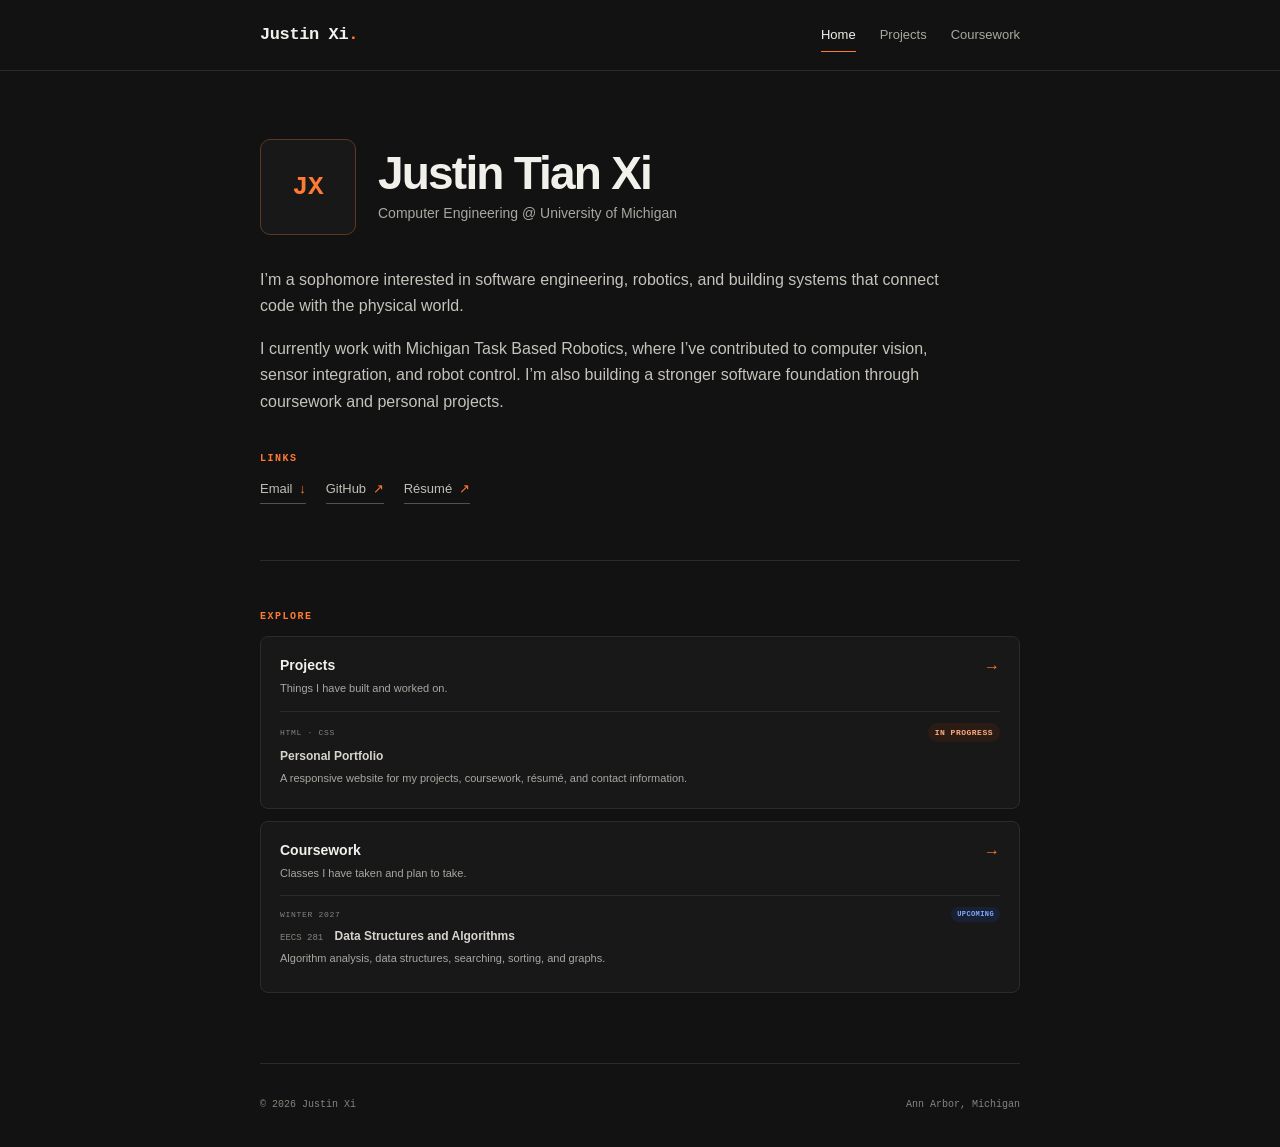
==== index.html @ b40c4cd2 "create the scrolling effect on main, and add some icon and tags on course work and projects" ====
<!doctype html>
<html lang="en">
  <head>
    <meta charset="utf-8" />
    <meta name="viewport" content="width=device-width, initial-scale=1" />
    <meta name="theme-color" content="#121212" />
    <meta name="description" content="Justin Tian Xi — Computer Engineering student at the University of Michigan." />
    <title>Justin Xi</title>
    <link rel="icon" href="assets/favicon.svg" type="image/svg+xml" />
    <link rel="stylesheet" href="styles.css" />
    <script src="site.js" defer></script>
  </head>
  <body>
    <a class="skip-link" href="#main">Skip to content</a>

    <header class="site-header">
      <nav class="nav" aria-label="Main navigation">
        <a class="logo" href="index.html" aria-label="Justin Xi, home">Justin Xi<span>.</span></a>
        <div class="nav-links">
          <a class="active" href="index.html" aria-current="page">Home</a>
          <a href="projects.html">Projects</a>
          <a href="coursework.html">Coursework</a>
        </div>
      </nav>
    </header>

    <main id="main" class="page home-page">
      <section class="intro" aria-labelledby="intro-title">
        <div class="profile">
          <div class="avatar" aria-hidden="true">JX</div>
          <div>
            <h1 id="intro-title">Justin Tian Xi</h1>
            <p class="role">Computer Engineering @ University of Michigan</p>
          </div>
        </div>

        <div class="bio">
          <p>
            I’m a sophomore interested in software engineering, robotics, and
            building systems that connect code with the physical world.
          </p>
          <p>
            I currently work with Michigan Task Based Robotics, where I’ve
            contributed to computer vision, sensor integration, and robot control.
            I’m also building a stronger software foundation through coursework
            and personal projects.
          </p>
        </div>

        <div class="links-block" aria-labelledby="links-title">
          <h2 class="section-label" id="links-title">Links</h2>
          <div class="text-links">
            <div class="email-dropdown">
              <button class="email-trigger" type="button" aria-describedby="email-help">
                Email <span>↓</span>
              </button>
              <div class="email-menu" id="email-help" role="tooltip">
                <div>
                  <small>University</small>
                  <span>xjustin@umich.edu</span>
                </div>
                <div>
                  <small>Personal</small>
                  <span>justintian2018@gmail.com</span>
                </div>
              </div>
            </div>
            <a href="https://github.com/JustinXi008" target="_blank" rel="noopener">GitHub <span>↗</span></a>
            <a href="assets/Justin-Xi-Resume.pdf" target="_blank" rel="noopener">Résumé <span>↗</span></a>
          </div>
        </div>
      </section>

      <section class="explore" aria-labelledby="explore-title">
        <h2 class="section-label" id="explore-title">Explore</h2>
        <div class="explore-grid">
          <a class="explore-card" href="projects.html">
            <div class="explore-card-heading">
              <div>
                <h3>Projects</h3>
                <p>Things I have built and worked on.</p>
              </div>
              <span aria-hidden="true">→</span>
            </div>
            <div class="explore-preview explore-rotator" data-rotator>
              <div class="explore-preview-item is-active">
                <div class="explore-preview-meta">
                  <span class="explore-kicker">HTML · CSS</span>
                  <span class="status progress explore-status">In progress</span>
                </div>
                <strong>Personal Portfolio</strong>
                <p>A responsive website for my projects, coursework, résumé, and contact information.</p>
              </div>
              <div class="explore-preview-item" aria-hidden="true">
                <div class="explore-preview-meta">
                  <span class="explore-kicker">C++ · Sensors · Control</span>
                  <span class="status robotics explore-status">Robotics</span>
                </div>
                <strong>Laser Odometry Verification System</strong>
                <p>Distance sensors, filtering, synchronization, and robot control.</p>
              </div>
              <div class="explore-preview-item" aria-hidden="true">
                <div class="explore-preview-meta">
                  <span class="explore-kicker">C++ · BST · Templates</span>
                  <span class="status complete explore-status">Completed</span>
                </div>
                <strong>Binary Search Tree &amp; Map</strong>
                <p>Recursive tree and map abstractions with iterators and memory management.</p>
              </div>
              <div class="explore-preview-item" aria-hidden="true">
                <div class="explore-preview-meta">
                  <span class="explore-kicker">C++ · Linked lists · Iterators</span>
                  <span class="status complete explore-status">Completed</span>
                </div>
                <strong>List &amp; Text Editor</strong>
                <p>A linked-list text buffer with cursor movement, editing, and position tracking.</p>
              </div>
              <div class="explore-preview-item" aria-hidden="true">
                <div class="explore-preview-meta">
                  <span class="explore-kicker">C++ · Machine learning</span>
                  <span class="status planned explore-status">Frontend planned</span>
                </div>
                <strong>Bag-of-Words Classifier</strong>
                <p>A probabilistic text classifier built with sets, maps, and log-probability scoring.</p>
              </div>
              <div class="explore-preview-item" aria-hidden="true">
                <div class="explore-preview-meta">
                  <span class="explore-kicker">C++ · OOP · Game logic</span>
                  <span class="status planned explore-status">Frontend planned</span>
                </div>
                <strong>Euchre Game Simulator</strong>
                <p>Cards, players, trump selection, trick scoring, and automated strategies.</p>
              </div>
              <div class="explore-preview-item" aria-hidden="true">
                <div class="explore-preview-meta">
                  <span class="explore-kicker">C++ · Matrices · Seam carving</span>
                  <span class="status planned explore-status">Frontend planned</span>
                </div>
                <strong>Content-Aware Image Resizing</strong>
                <p>Seam carving with pixel energy, cost paths, and removable seams.</p>
              </div>
              <div class="explore-preview-item" aria-hidden="true">
                <div class="explore-preview-meta">
                  <span class="explore-kicker">C++ · Statistics · Testing</span>
                  <span class="status complete explore-status">Completed</span>
                </div>
                <strong>Two-Sample Statistics</strong>
                <p>Descriptive statistics, bootstrap resampling, and confidence intervals.</p>
              </div>
            </div>
          </a>
          <a class="explore-card" href="coursework.html">
            <div class="explore-card-heading">
              <div>
                <h3>Coursework</h3>
                <p>Classes I have taken and plan to take.</p>
              </div>
              <span aria-hidden="true">→</span>
            </div>
            <div class="explore-preview explore-rotator" data-rotator>
              <div class="explore-preview-item is-active">
                <div class="explore-preview-meta">
                  <span class="explore-kicker">Winter 2027</span>
                  <span class="explore-upcoming">Upcoming</span>
                </div>
                <strong><span class="preview-code">EECS 281</span> Data Structures and Algorithms</strong>
                <p>Algorithm analysis, data structures, searching, sorting, and graphs.</p>
              </div>
              <div class="explore-preview-item" aria-hidden="true">
                <span class="explore-kicker">Fall 2026</span>
                <strong><span class="preview-code">EECS 270</span> Introduction to Logic Design</strong>
                <p>Digital logic, finite-state machines, hardware design, and Verilog.</p>
              </div>
              <div class="explore-preview-item" aria-hidden="true">
                <span class="explore-kicker">Fall 2026</span>
                <strong><span class="preview-code">EECS 203</span> Discrete Mathematics</strong>
                <p>Logic, proofs, sets, functions, combinatorics, probability, and graph theory.</p>
              </div>
              <div class="explore-preview-item" aria-hidden="true">
                <span class="explore-kicker">Winter 2026</span>
                <strong><span class="preview-code">ROB 101</span> Computational Linear Algebra</strong>
                <p>Linear algebra, computation, optimization, and robot perception.</p>
              </div>
              <div class="explore-preview-item" aria-hidden="true">
                <span class="explore-kicker">Winter 2026</span>
                <strong><span class="preview-code">MATH 216</span> Introduction to Differential Equations</strong>
                <p>Differential equations, systems, numerical methods, and Laplace transforms.</p>
              </div>
              <div class="explore-preview-item" aria-hidden="true">
                <span class="explore-kicker">Winter 2026</span>
                <strong><span class="preview-code">EECS 280</span> Programming and Introductory Data Structures</strong>
                <p>C++ programming, recursion, abstract data types, linked structures, and trees.</p>
              </div>
            </div>
          </a>
        </div>
      </section>
    </main>

    <footer class="footer">
      <p>© 2026 Justin Xi</p>
      <p>Ann Arbor, Michigan</p>
    </footer>
  </body>
</html>
---- styles.css ----
:root {
  color-scheme: dark;
  --background: #121212;
  --surface: #181818;
  --surface-hover: #1d1d1d;
  --text: #f2f0eb;
  --muted: #aaa7a1;
  --subtle: #88847d;
  --border: #2c2b29;
  --orange: #ff7a33;
  --orange-soft: #2a1c15;
  --green: #72d78b;
  --green-soft: #14231a;
  --blue: #86a8ff;
  --blue-soft: #182033;
  --content-width: 760px;
  --sans: Inter, ui-sans-serif, -apple-system, BlinkMacSystemFont, "Segoe UI", sans-serif;
  --mono: ui-monospace, SFMono-Regular, Menlo, Consolas, monospace;
}

* { box-sizing: border-box; }

html {
  scroll-behavior: smooth;
  scroll-padding-top: 90px;
}

body {
  margin: 0;
  background: var(--background);
  color: var(--text);
  font-family: var(--sans);
  font-size: 15px;
  line-height: 1.65;
  -webkit-font-smoothing: antialiased;
}

::selection { background: var(--orange); color: #17110d; }
a { color: inherit; text-decoration: none; }
a:focus-visible { outline: 2px solid var(--orange); outline-offset: 5px; }

.skip-link {
  position: fixed;
  top: -60px;
  left: 20px;
  z-index: 10;
  padding: 10px 14px;
  background: var(--orange);
  color: #17110d;
  font-weight: 700;
}

.skip-link:focus { top: 12px; }

.site-header {
  border-bottom: 1px solid var(--border);
  background: var(--background);
}

.nav,
.page,
.footer {
  width: min(calc(100% - 40px), var(--content-width));
  margin-inline: auto;
}

.nav {
  min-height: 70px;
  display: flex;
  align-items: center;
  justify-content: space-between;
  gap: 24px;
}

.logo {
  font-family: var(--mono);
  font-size: 17px;
  font-weight: 700;
  letter-spacing: -0.4px;
}

.logo span { color: var(--orange); }

.nav-links {
  display: flex;
  align-items: center;
  gap: 24px;
  color: var(--muted);
  font-size: 13px;
}

.nav-links a { padding: 6px 0; }
.nav-links a:hover { color: var(--text); }
.nav-links .active { color: var(--text); border-bottom: 1px solid var(--orange); }

.home-page { padding: 68px 0 70px; }
.intro { position: relative; z-index: 1; padding-bottom: 56px; }

.profile {
  display: flex;
  align-items: center;
  gap: 22px;
  margin-bottom: 32px;
}

.avatar {
  width: 96px;
  height: 96px;
  flex: 0 0 auto;
  display: grid;
  place-items: center;
  border: 1px solid #5d3825;
  border-radius: 10px;
  background: var(--surface);
  color: var(--orange);
  font-family: var(--mono);
  font-size: 26px;
  font-weight: 700;
}

h1,
h2,
h3,
p { margin-top: 0; }

h1 {
  margin-bottom: 4px;
  font-size: clamp(35px, 7vw, 46px);
  line-height: 1.08;
  letter-spacing: -1.8px;
}

.role { margin: 0; color: var(--muted); font-size: 14px; }
.bio { max-width: 700px; color: #c6c3bc; font-size: 16px; }
.bio p { margin-bottom: 16px; }

.section-label {
  display: block;
  margin-bottom: 11px;
  color: var(--orange);
  font-family: var(--mono);
  font-size: 10px;
  font-weight: 700;
  letter-spacing: 1.5px;
  text-transform: uppercase;
}

.links-block { margin-top: 36px; }
.links-block h2 { font-weight: 700; }
.text-links { display: flex; flex-wrap: wrap; align-items: baseline; gap: 10px 20px; }

.text-links a {
  padding-bottom: 3px;
  border-bottom: 1px solid #55524d;
  color: #c2bfb8;
  font-size: 13px;
}

.text-links a:hover { border-color: var(--orange); color: var(--orange); }
.text-links span { margin-left: 3px; color: var(--orange); }

.email-dropdown {
  position: relative;
  z-index: 2;
  display: inline-flex;
  align-items: baseline;
}

.email-trigger {
  padding: 0 0 3px;
  border: 0;
  border-bottom: 1px solid #55524d;
  background: transparent;
  color: #c2bfb8;
  font: inherit;
  font-size: 13px;
  line-height: 1.65;
  cursor: default;
}

.email-trigger:hover,
.email-trigger:focus-visible {
  border-color: var(--orange);
  color: var(--orange);
}

.email-trigger span { margin-left: 3px; color: var(--orange); }

.email-menu {
  position: absolute;
  top: calc(100% + 9px);
  left: 0;
  width: 270px;
  padding: 13px 14px;
  border: 1px solid #4a3a31;
  border-radius: 7px;
  background: #1c1917;
  box-shadow: 0 12px 30px rgb(0 0 0 / 28%);
  opacity: 0;
  visibility: hidden;
  transform: translateY(-4px);
  transition: opacity 120ms ease, transform 120ms ease, visibility 120ms;
}

.email-dropdown:hover .email-menu,
.email-dropdown:focus-within .email-menu {
  opacity: 1;
  visibility: visible;
  transform: translateY(0);
}

.email-menu > div {
  display: grid;
  grid-template-columns: 66px 1fr;
  align-items: baseline;
  gap: 8px;
  padding: 5px 0;
}

.email-menu small {
  color: var(--subtle);
  font-family: var(--mono);
  font-size: 9px;
  line-height: 1.5;
  text-transform: uppercase;
}

.email-menu span {
  margin: 0;
  color: var(--text);
  font-family: var(--mono);
  font-size: 11px;
  line-height: 1.5;
  user-select: text;
}

.explore {
  position: relative;
  z-index: 0;
  padding-top: 48px;
  border-top: 1px solid var(--border);
}

.explore-grid {
  display: grid;
  grid-template-columns: 1fr;
  gap: 12px;
}

.explore-card {
  display: block;
  padding: 17px 19px;
  border: 1px solid var(--border);
  border-radius: 8px;
  background: var(--surface);
}

.explore-card:hover { border-color: #704127; background: var(--surface-hover); }

.explore-card-heading {
  display: flex;
  align-items: flex-start;
  justify-content: space-between;
  gap: 20px;
}

.explore-card h3 { margin-bottom: 3px; font-size: 14px; }
.explore-card p { margin: 0; color: var(--muted); font-size: 11px; line-height: 1.55; }
.explore-card-heading > span { color: var(--orange); font-size: 16px; }

.explore-preview {
  position: relative;
  height: 80px;
  margin-top: 13px;
  padding-top: 11px;
  border-top: 1px solid var(--border);
  overflow: hidden;
}

.explore-preview-item {
  position: absolute;
  top: 11px;
  right: 0;
  left: 0;
  opacity: 0;
  transform: translateY(12px);
  transition: opacity 300ms ease, transform 300ms ease;
}

.explore-preview-item.is-active {
  opacity: 1;
  transform: translateY(0);
}

.explore-preview-item.is-leaving {
  opacity: 0;
  transform: translateY(-12px);
}

.explore-preview-meta {
  display: flex;
  align-items: center;
  justify-content: space-between;
  gap: 8px;
}

.explore-kicker {
  display: block;
  margin-bottom: 5px;
  color: var(--subtle);
  font-family: var(--mono);
  font-size: 8px;
  letter-spacing: 0.7px;
  text-transform: uppercase;
}

.explore-preview-meta .explore-kicker { margin: 0 0 5px; }
.explore-status { margin-bottom: 5px; }

.explore-upcoming {
  margin-bottom: 5px;
  padding: 2px 6px;
  border-radius: 20px;
  background: var(--blue-soft);
  color: var(--blue);
  font-family: var(--mono);
  font-size: 7px;
  font-weight: 700;
  letter-spacing: 0.4px;
  text-transform: uppercase;
}

.explore-preview strong {
  display: block;
  margin-bottom: 3px;
  color: #d7d4cd;
  font-size: 12px;
  font-weight: 600;
}

.preview-code {
  margin-right: 8px;
  color: var(--subtle);
  font-family: var(--mono);
  font-size: 9px;
  font-weight: 500;
}

.subpage { padding: 52px 0 76px; }

.page-heading { margin-bottom: 38px; }
.page-heading h1 { margin: 12px 0 4px; }
.page-heading p { margin: 0; color: var(--muted); }

.back-link {
  color: var(--subtle);
  font-family: var(--mono);
  font-size: 11px;
}

.back-link:hover { color: var(--orange); }

.plan-note {
  display: grid;
  grid-template-columns: 100px 1fr;
  gap: 18px;
  margin-bottom: 50px;
  padding: 15px 17px;
  border: 1px solid #55331f;
  border-radius: 7px;
  background: var(--orange-soft);
}

.plan-note span {
  color: #ffab7f;
  font-family: var(--mono);
  font-size: 10px;
  font-weight: 700;
  letter-spacing: 1px;
  text-transform: uppercase;
}

.plan-note p { margin: 0; color: #d7bcae; font-size: 13px; }
.project-section + .project-section { margin-top: 54px; }

.group-heading {
  display: flex;
  justify-content: space-between;
  align-items: baseline;
  gap: 24px;
  margin-bottom: 15px;
}

.group-title {
  margin: 0 0 15px;
  color: #c9c6bf;
  font-family: var(--mono);
  font-size: 11px;
  font-weight: 700;
  letter-spacing: 1.5px;
  text-transform: uppercase;
}

.group-heading .group-title { margin: 0; }
.group-heading > span { color: var(--subtle); font-size: 12px; }
.project-stack { display: grid; gap: 11px; }

.project-item {
  padding: 20px 22px;
  border: 1px solid var(--border);
  border-radius: 8px;
  background: var(--surface);
}

.project-item.linked:hover { border-color: #704127; background: var(--surface-hover); }

.project-topline {
  display: flex;
  align-items: center;
  justify-content: space-between;
  gap: 18px;
  margin-bottom: 7px;
}

.project-topline h3 { margin: 0; font-size: 15px; }
.project-item > p { margin-bottom: 13px; color: var(--muted); font-size: 13px; }

.status {
  flex: 0 0 auto;
  padding: 3px 7px;
  border-radius: 20px;
  font-family: var(--mono);
  font-size: 8px;
  font-weight: 700;
  letter-spacing: 0.5px;
  text-transform: uppercase;
}

.status.complete { background: var(--green-soft); color: var(--green); }
.status.robotics { background: var(--blue-soft); color: var(--blue); }
.status.progress { background: var(--orange-soft); color: #ffad82; }
.status.planned { background: var(--orange-soft); color: #ffad82; }

.tags {
  display: flex;
  flex-wrap: wrap;
  gap: 6px;
  margin: 0;
  padding: 0;
  list-style: none;
}

.tags li {
  padding: 3px 7px;
  border-radius: 20px;
  background: #242422;
  color: #aaa69f;
  font-family: var(--mono);
  font-size: 8px;
  text-transform: uppercase;
}

.degree-card {
  position: relative;
  display: flex;
  align-items: flex-end;
  justify-content: space-between;
  gap: 28px;
  margin-bottom: 50px;
  padding: 22px;
  border: 1px solid #55331f;
  border-radius: 8px;
  background: var(--orange-soft);
}

.degree-card .section-label { margin-bottom: 6px; }
.degree-card h2 { margin: 0; font-size: 20px; }
.degree-meta {
  align-self: stretch;
  display: flex;
  flex-direction: column;
  align-items: flex-end;
  justify-content: space-between;
  gap: 13px;
}

.degree-meta p { margin: 0; color: #cda990; font-size: 12px; }

.degree-mark {
  width: 29px;
  height: 29px;
  display: grid;
  place-items: center;
  padding: 6px 4px;
  border-radius: 4px;
  background: #00274c;
}

.degree-mark img { width: 100%; height: 100%; object-fit: contain; }
.course-section + .course-section { margin-top: 48px; }

.semester-heading {
  display: flex;
  align-items: center;
  gap: 10px;
  margin-bottom: 15px;
}

.semester-heading .group-title { margin: 0; }

.semester-status {
  padding: 3px 7px;
  border-radius: 20px;
  background: var(--blue-soft);
  color: var(--blue);
  font-family: var(--mono);
  font-size: 8px;
  font-weight: 700;
  letter-spacing: 0.5px;
  text-transform: uppercase;
}

.semester-status.current {
  background: var(--green-soft);
  color: var(--green);
}

.course-list { border-top: 1px solid var(--border); }

.course-row {
  display: grid;
  grid-template-columns: 95px 1fr;
  gap: 20px;
  padding: 20px 0;
  border-bottom: 1px solid var(--border);
}

.course-code {
  color: var(--subtle);
  font-family: var(--mono);
  font-size: 11px;
}

.course-row h3 { margin-bottom: 4px; font-size: 14px; }
.course-row p { margin: 0; color: var(--muted); font-size: 13px; }

.footer {
  min-height: 84px;
  display: flex;
  align-items: center;
  justify-content: space-between;
  gap: 24px;
  border-top: 1px solid var(--border);
  color: var(--subtle);
  font-family: var(--mono);
  font-size: 10px;
}

.footer p { margin: 0; }
.footer a:hover { color: var(--orange); }

@media (max-width: 680px) {
  .nav,
  .page,
  .footer { width: min(calc(100% - 30px), var(--content-width)); }

  .nav { min-height: 64px; align-items: flex-start; padding: 14px 0 11px; }
  .logo { padding-top: 3px; font-size: 14px; }
  .nav-links { gap: 11px; font-size: 10px; }
  .home-page { padding: 48px 0 52px; }
  .intro { padding-bottom: 45px; }
  .profile { gap: 15px; margin-bottom: 28px; }
  .avatar { width: 74px; height: 74px; font-size: 20px; }
  h1 { font-size: 31px; letter-spacing: -1.3px; }
  .role { font-size: 12px; }
  .bio { font-size: 15px; }
  .explore { padding-top: 42px; }
  .explore-grid { grid-template-columns: 1fr; }
  .explore-card { min-height: 0; }
  .explore-preview { height: 94px; }
  .subpage { padding: 40px 0 58px; }
  .plan-note { grid-template-columns: 1fr; gap: 5px; }
  .project-topline { align-items: flex-start; }
  .project-topline h3 { padding-top: 1px; }
  .group-heading { display: block; }
  .group-heading .group-title { margin-bottom: 4px; }
  .degree-card { align-items: stretch; }
  .degree-card h2 { font-size: 17px; }
  .degree-meta { flex: 0 0 auto; }
  .degree-meta p { max-width: 84px; text-align: right; line-height: 1.4; }
  .course-row { grid-template-columns: 1fr; gap: 5px; }
}

@media (prefers-reduced-motion: reduce) {
  html { scroll-behavior: auto; }
  .explore-preview-item { transition: none; }
}
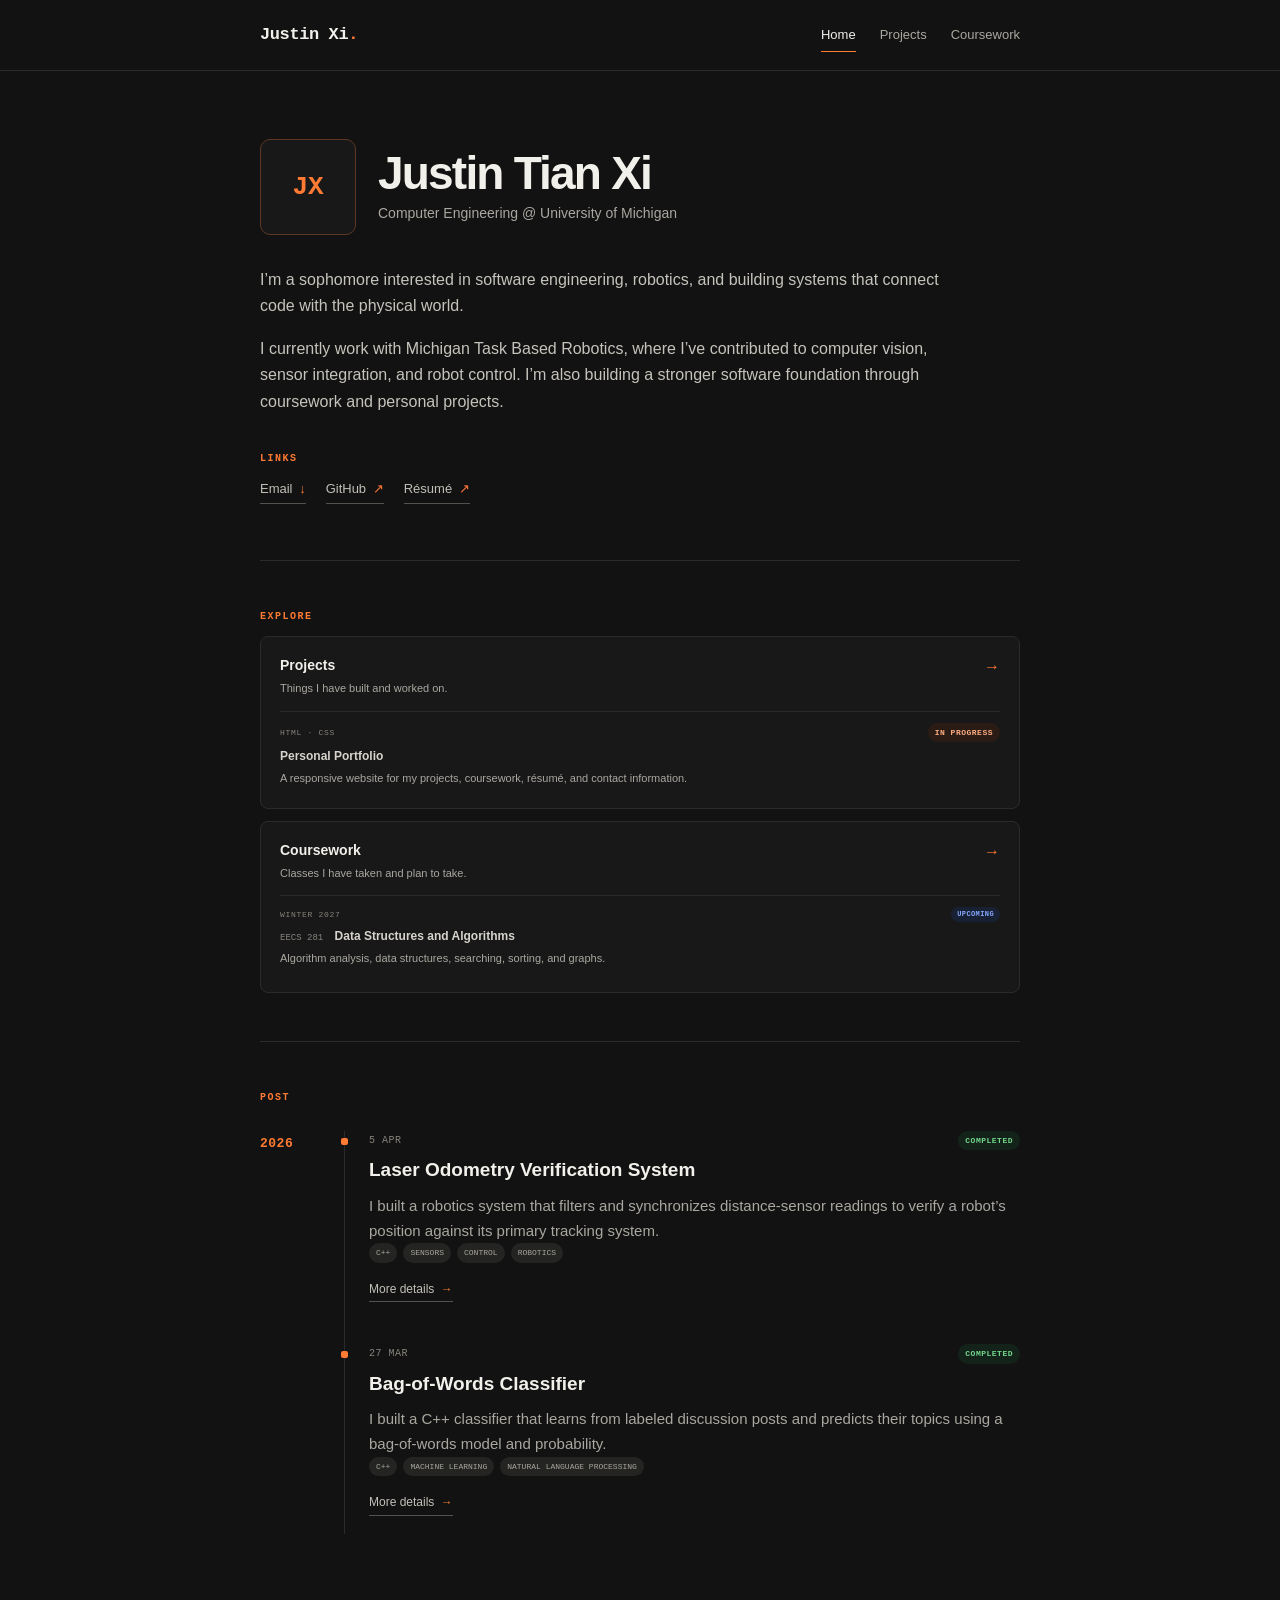
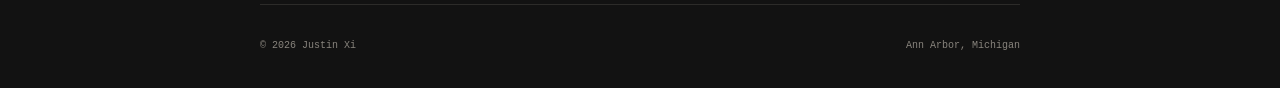
==== commit e366f055: "create the post section, and add some animatione" ====
--- a/index.html
+++ b/index.html
@@ -94,7 +94,7 @@
               <div class="explore-preview-item" aria-hidden="true">
                 <div class="explore-preview-meta">
                   <span class="explore-kicker">C++ · Sensors · Control</span>
-                  <span class="status robotics explore-status">Robotics</span>
+                  <span class="status complete explore-status">Completed</span>
                 </div>
                 <strong>Laser Odometry Verification System</strong>
                 <p>Distance sensors, filtering, synchronization, and robot control.</p>
@@ -118,7 +118,7 @@
               <div class="explore-preview-item" aria-hidden="true">
                 <div class="explore-preview-meta">
                   <span class="explore-kicker">C++ · Machine learning</span>
-                  <span class="status planned explore-status">Frontend planned</span>
+                  <span class="status complete explore-status">Completed</span>
                 </div>
                 <strong>Bag-of-Words Classifier</strong>
                 <p>A probabilistic text classifier built with sets, maps, and log-probability scoring.</p>
@@ -126,7 +126,7 @@
               <div class="explore-preview-item" aria-hidden="true">
                 <div class="explore-preview-meta">
                   <span class="explore-kicker">C++ · OOP · Game logic</span>
-                  <span class="status planned explore-status">Frontend planned</span>
+                  <span class="status complete explore-status">Completed</span>
                 </div>
                 <strong>Euchre Game Simulator</strong>
                 <p>Cards, players, trump selection, trick scoring, and automated strategies.</p>
@@ -134,18 +134,10 @@
               <div class="explore-preview-item" aria-hidden="true">
                 <div class="explore-preview-meta">
                   <span class="explore-kicker">C++ · Matrices · Seam carving</span>
-                  <span class="status planned explore-status">Frontend planned</span>
+                  <span class="status complete explore-status">Completed</span>
                 </div>
                 <strong>Content-Aware Image Resizing</strong>
                 <p>Seam carving with pixel energy, cost paths, and removable seams.</p>
-              </div>
-              <div class="explore-preview-item" aria-hidden="true">
-                <div class="explore-preview-meta">
-                  <span class="explore-kicker">C++ · Statistics · Testing</span>
-                  <span class="status complete explore-status">Completed</span>
-                </div>
-                <strong>Two-Sample Statistics</strong>
-                <p>Descriptive statistics, bootstrap resampling, and confidence intervals.</p>
               </div>
             </div>
           </a>
@@ -195,6 +187,38 @@
           </a>
         </div>
       </section>
+      <section class="posts" aria-labelledby="post-title">
+        <h2 class="section-label posts-heading" id="post-title">Post</h2>
+        <div class="post-timeline">
+          <section class="post-year" aria-labelledby="post-year-2026">
+            <h3 class="post-year-title" id="post-year-2026">2026</h3>
+            <article class="post-timeline-entry">
+              <div class="post-entry-topline">
+                <time class="post-date" datetime="2026-04-05">5 Apr</time>
+                <span class="status complete">Completed</span>
+              </div>
+              <h4 class="post-entry-title">Laser Odometry Verification System</h4>
+              <p class="post-excerpt">
+                I built a robotics system that filters and synchronizes distance-sensor readings to verify a robot’s position against its primary tracking system.
+              </p>
+              <ul class="tags post-topics" aria-label="Topics"><li>C++</li><li>Sensors</li><li>Control</li><li>Robotics</li></ul>
+              <a class="post-project-link" href="projects.html?details=laser-odometry-details#laser-odometry-verification-system">More details <span aria-hidden="true">→</span></a>
+            </article>
+            <article class="post-timeline-entry">
+              <div class="post-entry-topline">
+                <time class="post-date" datetime="2026-03-27">27 Mar</time>
+                <span class="status complete">Completed</span>
+              </div>
+              <h4 class="post-entry-title">Bag-of-Words Classifier</h4>
+              <p class="post-excerpt">
+                I built a C++ classifier that learns from labeled discussion posts and predicts their topics using a bag-of-words model and probability.
+              </p>
+              <ul class="tags post-topics" aria-label="Topics"><li>C++</li><li>Machine learning</li><li>Natural language processing</li></ul>
+              <a class="post-project-link" href="projects.html?details=bag-of-words-details#bag-of-words-classifier">More details <span aria-hidden="true">→</span></a>
+            </article>
+          </section>
+        </div>
+      </section>
     </main>
 
     <footer class="footer">
--- a/styles.css
+++ b/styles.css
@@ -346,6 +346,72 @@
   font-weight: 500;
 }
 
+.posts {
+  margin-top: 48px;
+  padding-top: 48px;
+  border-top: 1px solid var(--border);
+}
+
+.posts-heading {
+  margin-bottom: 0;
+}
+
+.post-timeline { margin-top: 25px; }
+
+.post-year + .post-year { margin-top: 30px; }
+
+.post-year {
+  display: grid;
+  grid-template-columns: 64px minmax(0, 1fr);
+  column-gap: 20px;
+}
+
+.post-year-title {
+  margin: 3px 0 0;
+  color: var(--orange);
+  font-family: var(--mono);
+  font-size: 13px;
+  line-height: 1.5;
+  letter-spacing: 0.5px;
+}
+
+.post-timeline-entry {
+  grid-column: 2;
+  position: relative;
+  padding: 0 0 18px 24px;
+  border-left: 1px solid var(--border);
+}
+
+.post-timeline-entry:not(:last-child) { padding-bottom: 42px; }
+
+.post-timeline-entry::before {
+  content: "";
+  position: absolute;
+  top: 7px;
+  left: -4px;
+  width: 7px;
+  height: 7px;
+  border-radius: 2px;
+  background: var(--orange);
+}
+
+.post-entry-topline {
+  display: flex;
+  flex-wrap: wrap;
+  align-items: center;
+  justify-content: space-between;
+  gap: 8px 16px;
+  margin-bottom: 7px;
+}
+
+.post-date { color: var(--subtle); font-family: var(--mono); font-size: 10px; letter-spacing: 0.5px; text-transform: uppercase; }
+.post-entry-title { margin: 0 0 10px; font-size: 19px; font-weight: 600; line-height: 1.4; }
+.post-excerpt { margin: 0; color: var(--muted); font-size: 15px; line-height: 1.65; }
+.post-topics { margin-top: 17px; }
+.post-project-link { display: inline-block; margin-top: 17px; padding-bottom: 2px; border-bottom: 1px solid #55524d; color: #c2bfb8; font-size: 12px; }
+.post-project-link span { margin-left: 3px; color: var(--orange); }
+.post-project-link:hover { border-color: var(--orange); color: var(--orange); }
+
 .subpage { padding: 52px 0 76px; }
 
 .page-heading { margin-bottom: 38px; }
@@ -425,6 +491,30 @@
 .project-topline h3 { margin: 0; font-size: 15px; }
 .project-item > p { margin-bottom: 13px; color: var(--muted); font-size: 13px; }
 
+.project-item-footer {
+  display: flex;
+  align-items: center;
+  justify-content: space-between;
+  gap: 14px;
+}
+
+.project-detail-trigger {
+  flex: 0 0 auto;
+  padding: 2px 0 3px;
+  border: 0;
+  border-bottom: 1px solid #55524d;
+  background: transparent;
+  color: #c2bfb8;
+  font: inherit;
+  font-size: 11px;
+  cursor: pointer;
+}
+
+.project-detail-trigger span { display: inline-block; margin-left: 4px; color: var(--orange); transition: transform 140ms ease; }
+.project-detail-trigger:hover { border-color: var(--orange); color: var(--orange); }
+.project-detail-trigger:hover span { transform: translateX(3px); }
+.project-detail-trigger:focus-visible { outline: 2px solid var(--orange); outline-offset: 5px; }
+
 .status {
   flex: 0 0 auto;
   padding: 3px 7px;
@@ -459,6 +549,77 @@
   font-size: 8px;
   text-transform: uppercase;
 }
+
+.project-dialog {
+  inset: 0;
+  width: min(calc(100% - 32px), 590px);
+  max-height: min(720px, calc(100vh - 48px));
+  margin: auto;
+  padding: 0;
+  overflow: auto;
+  border: 1px solid #4a3a31;
+  border-radius: 10px;
+  background: var(--surface);
+  color: var(--text);
+  box-shadow: 0 24px 70px rgb(0 0 0 / 55%);
+  transform-origin: center;
+}
+
+.project-dialog:popover-open {
+  animation: project-dialog-enter 190ms cubic-bezier(0.2, 0.8, 0.2, 1) both;
+}
+
+.project-dialog:popover-open::backdrop {
+  background: rgb(0 0 0 / 72%);
+  backdrop-filter: blur(3px);
+  animation: project-backdrop-enter 170ms ease-out both;
+}
+
+@keyframes project-dialog-enter {
+  from { opacity: 0; transform: translateY(12px) scale(0.985); }
+  to { opacity: 1; transform: translateY(0) scale(1); }
+}
+
+@keyframes project-backdrop-enter {
+  from { background: rgb(0 0 0 / 0%); backdrop-filter: blur(0); }
+  to { background: rgb(0 0 0 / 72%); backdrop-filter: blur(3px); }
+}
+
+.project-dialog-content { padding: 26px; }
+
+.project-dialog-header {
+  display: flex;
+  align-items: flex-start;
+  justify-content: space-between;
+  gap: 24px;
+  padding-bottom: 18px;
+  border-bottom: 1px solid var(--border);
+}
+
+.project-dialog-header .section-label { margin-bottom: 6px; }
+.project-dialog-header h2 { margin: 0; font-size: 22px; line-height: 1.3; }
+
+.project-dialog-close {
+  width: 32px;
+  height: 32px;
+  flex: 0 0 auto;
+  padding: 0 0 3px;
+  border: 1px solid var(--border);
+  border-radius: 50%;
+  background: transparent;
+  color: var(--muted);
+  font: inherit;
+  font-size: 22px;
+  line-height: 1;
+  cursor: pointer;
+}
+
+.project-dialog-close:hover { border-color: var(--orange); color: var(--orange); }
+.project-dialog-close:focus-visible { outline: 2px solid var(--orange); outline-offset: 3px; }
+.project-dialog-body { padding-top: 20px; color: var(--muted); font-size: 14px; }
+.project-dialog-body p { margin-bottom: 14px; }
+.project-dialog-body p:last-child { margin-bottom: 0; }
+.project-dialog-tags { margin-top: 20px; }
 
 .degree-card {
   position: relative;
@@ -578,10 +739,18 @@
   .explore-grid { grid-template-columns: 1fr; }
   .explore-card { min-height: 0; }
   .explore-preview { height: 94px; }
+  .posts { margin-top: 42px; padding-top: 42px; }
+  .post-year { grid-template-columns: 48px minmax(0, 1fr); gap: 12px; }
+  .post-timeline-entry { padding-left: 18px; }
+  .post-entry-title { font-size: 17px; }
+  .post-excerpt { font-size: 14px; }
   .subpage { padding: 40px 0 58px; }
   .plan-note { grid-template-columns: 1fr; gap: 5px; }
   .project-topline { align-items: flex-start; }
   .project-topline h3 { padding-top: 1px; }
+  .project-item-footer { align-items: flex-end; }
+  .project-dialog-content { padding: 21px; }
+  .project-dialog-header h2 { font-size: 19px; }
   .group-heading { display: block; }
   .group-heading .group-title { margin-bottom: 4px; }
   .degree-card { align-items: stretch; }
@@ -594,4 +763,7 @@
 @media (prefers-reduced-motion: reduce) {
   html { scroll-behavior: auto; }
   .explore-preview-item { transition: none; }
-}
+  .project-detail-trigger span { transition: none; }
+  .project-dialog:popover-open,
+  .project-dialog:popover-open::backdrop { animation: none; }
+}
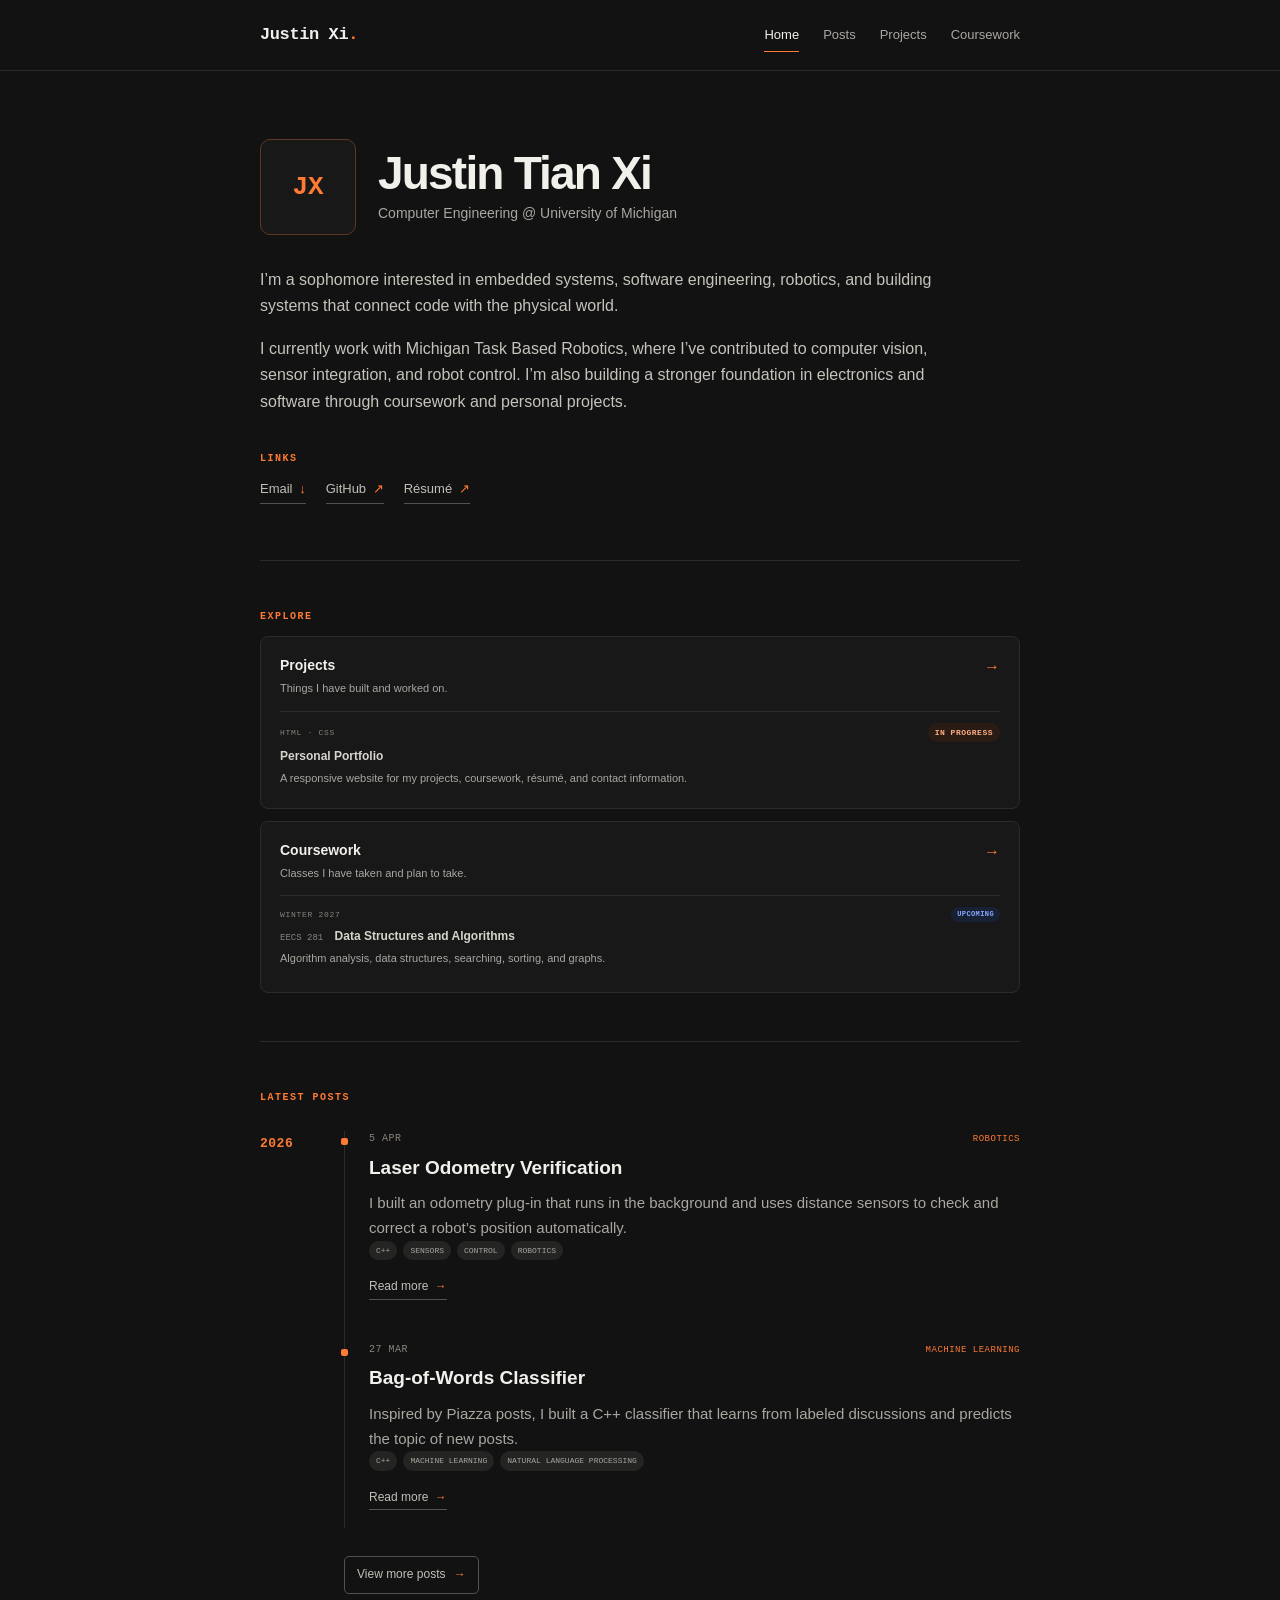
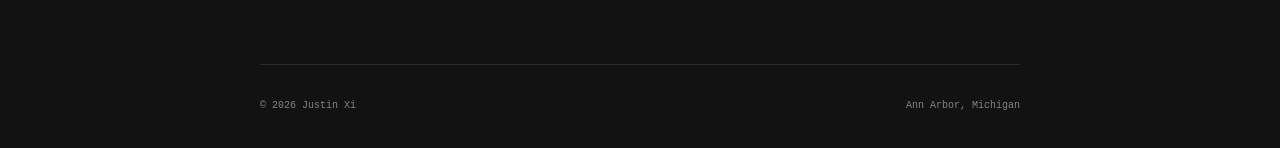
==== commit 50236c4e: "create the post page" ====
--- a/index.html
+++ b/index.html
@@ -18,6 +18,7 @@
         <a class="logo" href="index.html" aria-label="Justin Xi, home">Justin Xi<span>.</span></a>
         <div class="nav-links">
           <a class="active" href="index.html" aria-current="page">Home</a>
+          <a href="posts.html">Posts</a>
           <a href="projects.html">Projects</a>
           <a href="coursework.html">Coursework</a>
         </div>
@@ -36,14 +37,14 @@
 
         <div class="bio">
           <p>
-            I’m a sophomore interested in software engineering, robotics, and
-            building systems that connect code with the physical world.
+            I’m a sophomore interested in embedded systems, software engineering,
+            robotics, and building systems that connect code with the physical world.
           </p>
           <p>
             I currently work with Michigan Task Based Robotics, where I’ve
             contributed to computer vision, sensor integration, and robot control.
-            I’m also building a stronger software foundation through coursework
-            and personal projects.
+            I’m also building a stronger foundation in electronics and software
+            through coursework and personal projects.
           </p>
         </div>
 
@@ -66,7 +67,7 @@
               </div>
             </div>
             <a href="https://github.com/JustinXi008" target="_blank" rel="noopener">GitHub <span>↗</span></a>
-            <a href="assets/Justin-Xi-Resume.pdf" target="_blank" rel="noopener">Résumé <span>↗</span></a>
+            <a href="resume.html" target="_blank" rel="noopener">Résumé <span>↗</span></a>
           </div>
         </div>
       </section>
@@ -187,37 +188,38 @@
           </a>
         </div>
       </section>
-      <section class="posts" aria-labelledby="post-title">
-        <h2 class="section-label posts-heading" id="post-title">Post</h2>
+      <section class="posts" id="posts" aria-labelledby="post-title">
+        <h2 class="section-label posts-heading" id="post-title">Latest posts</h2>
         <div class="post-timeline">
           <section class="post-year" aria-labelledby="post-year-2026">
             <h3 class="post-year-title" id="post-year-2026">2026</h3>
             <article class="post-timeline-entry">
               <div class="post-entry-topline">
                 <time class="post-date" datetime="2026-04-05">5 Apr</time>
-                <span class="status complete">Completed</span>
-              </div>
-              <h4 class="post-entry-title">Laser Odometry Verification System</h4>
+                <span class="post-category">Robotics</span>
+              </div>
+              <h4 class="post-entry-title">Laser Odometry Verification</h4>
               <p class="post-excerpt">
-                I built a robotics system that filters and synchronizes distance-sensor readings to verify a robot’s position against its primary tracking system.
+                I built an odometry plug-in that runs in the background and uses distance sensors to check and correct a robot’s position automatically.
               </p>
               <ul class="tags post-topics" aria-label="Topics"><li>C++</li><li>Sensors</li><li>Control</li><li>Robotics</li></ul>
-              <a class="post-project-link" href="projects.html?details=laser-odometry-details#laser-odometry-verification-system">More details <span aria-hidden="true">→</span></a>
+              <a class="post-read-more" href="posts/laser-odometry-verification-system.html" aria-label="Read more about Laser Odometry Verification">Read more <span aria-hidden="true">→</span></a>
             </article>
             <article class="post-timeline-entry">
               <div class="post-entry-topline">
                 <time class="post-date" datetime="2026-03-27">27 Mar</time>
-                <span class="status complete">Completed</span>
+                <span class="post-category">Machine learning</span>
               </div>
               <h4 class="post-entry-title">Bag-of-Words Classifier</h4>
               <p class="post-excerpt">
-                I built a C++ classifier that learns from labeled discussion posts and predicts their topics using a bag-of-words model and probability.
+                Inspired by Piazza posts, I built a C++ classifier that learns from labeled discussions and predicts the topic of new posts.
               </p>
               <ul class="tags post-topics" aria-label="Topics"><li>C++</li><li>Machine learning</li><li>Natural language processing</li></ul>
-              <a class="post-project-link" href="projects.html?details=bag-of-words-details#bag-of-words-classifier">More details <span aria-hidden="true">→</span></a>
+              <a class="post-read-more" href="posts/bag-of-words-classifier.html" aria-label="Read more about the Bag-of-Words Classifier">Read more <span aria-hidden="true">→</span></a>
             </article>
           </section>
         </div>
+        <a class="posts-view-more" href="posts.html">View more posts <span aria-hidden="true">→</span></a>
       </section>
     </main>
 
--- a/styles.css
+++ b/styles.css
@@ -357,7 +357,6 @@
 }
 
 .post-timeline { margin-top: 25px; }
-
 .post-year + .post-year { margin-top: 30px; }
 
 .post-year {
@@ -405,12 +404,44 @@
 }
 
 .post-date { color: var(--subtle); font-family: var(--mono); font-size: 10px; letter-spacing: 0.5px; text-transform: uppercase; }
+.post-category { color: var(--orange); font-family: var(--mono); font-size: 9px; letter-spacing: 0.5px; text-transform: uppercase; }
 .post-entry-title { margin: 0 0 10px; font-size: 19px; font-weight: 600; line-height: 1.4; }
 .post-excerpt { margin: 0; color: var(--muted); font-size: 15px; line-height: 1.65; }
 .post-topics { margin-top: 17px; }
-.post-project-link { display: inline-block; margin-top: 17px; padding-bottom: 2px; border-bottom: 1px solid #55524d; color: #c2bfb8; font-size: 12px; }
-.post-project-link span { margin-left: 3px; color: var(--orange); }
-.post-project-link:hover { border-color: var(--orange); color: var(--orange); }
+.post-read-more { display: inline-block; margin-top: 17px; padding-bottom: 2px; border-bottom: 1px solid #55524d; color: #c2bfb8; font-size: 12px; }
+.post-read-more span { margin-left: 3px; color: var(--orange); }
+.post-read-more:hover { border-color: var(--orange); color: var(--orange); }
+
+.posts-view-more {
+  display: block;
+  width: fit-content;
+  margin: 28px 0 0 84px;
+  padding: 8px 12px;
+  border: 1px solid #55524d;
+  border-radius: 5px;
+  color: #c2bfb8;
+  font-size: 12px;
+}
+
+.posts-view-more span { margin-left: 5px; color: var(--orange); }
+.posts-view-more:hover { border-color: var(--orange); color: var(--orange); }
+
+.posts-archive { padding: 52px 0 76px; }
+.posts-archive .page-heading { margin-bottom: 0; }
+.posts-archive .post-timeline { margin-top: 40px; }
+
+.article-page { padding: 48px 0 70px; }
+.article-header { margin-top: 32px; padding-bottom: 24px; border-bottom: 1px solid var(--border); }
+.article-kicker { display: block; margin-bottom: 14px; color: var(--orange); font-family: var(--mono); font-size: 10px; letter-spacing: 1px; text-transform: uppercase; }
+.article-header h1 { max-width: 720px; margin: 0 0 14px; font-size: clamp(34px, 6vw, 46px); line-height: 1.1; letter-spacing: -1.4px; }
+.article-deck { max-width: 660px; margin: 0 0 24px; color: var(--muted); font-size: 18px; line-height: 1.65; }
+.article-byline { display: flex; flex-wrap: wrap; align-items: center; gap: 10px 20px; color: var(--subtle); font-family: var(--mono); font-size: 10px; }
+.article-body { max-width: 640px; margin: 36px 0; color: #c6c3bc; font-size: 16px; line-height: 1.85; }
+.article-body h2 { margin: 32px 0 10px; color: var(--text); font-size: 20px; font-weight: 600; line-height: 1.35; letter-spacing: -0.2px; }
+.article-body h2:first-child { margin-top: 0; }
+.article-body p { margin-bottom: 18px; }
+.article-body p:last-child { margin-bottom: 0; }
+.article-body code { color: #d8b09b; font-family: var(--mono); font-size: 0.9em; }
 
 .subpage { padding: 52px 0 76px; }
 
@@ -704,6 +735,48 @@
 
 .course-row h3 { margin-bottom: 4px; font-size: 14px; }
 .course-row p { margin: 0; color: var(--muted); font-size: 13px; }
+
+.resume-page { padding: 44px 0 70px; }
+
+.resume-toolbar {
+  display: flex;
+  align-items: flex-start;
+  justify-content: space-between;
+  gap: 24px;
+  margin-bottom: 22px;
+}
+
+.resume-toolbar h1 { margin: 9px 0 2px; font-size: 34px; }
+.resume-toolbar p { margin: 0; color: var(--muted); font-size: 13px; }
+
+.resume-download {
+  flex: 0 0 auto;
+  margin-top: 2px;
+  padding: 9px 12px;
+  border: 1px solid #704127;
+  border-radius: 6px;
+  background: var(--orange-soft);
+  color: #ffd0b7;
+  font-size: 12px;
+  font-weight: 600;
+}
+
+.resume-download span { margin-left: 6px; color: var(--orange); }
+.resume-download:hover { border-color: var(--orange); color: var(--text); }
+
+.resume-preview {
+  width: 100%;
+  aspect-ratio: 8.5 / 11;
+  min-height: 720px;
+  overflow: hidden;
+  border: 1px solid var(--border);
+  border-radius: 8px;
+  background: #e7e7e7;
+}
+
+.resume-preview object { width: 100%; height: 100%; display: block; }
+.resume-preview p { padding: 24px; color: #242424; }
+.resume-preview p a { color: #9a3d0b; text-decoration: underline; }
 
 .footer {
   min-height: 84px;
@@ -744,6 +817,12 @@
   .post-timeline-entry { padding-left: 18px; }
   .post-entry-title { font-size: 17px; }
   .post-excerpt { font-size: 14px; }
+  .posts-view-more { margin-left: 60px; }
+  .posts-archive { padding: 40px 0 58px; }
+  .article-page { padding: 36px 0 52px; }
+  .article-header { margin-top: 26px; }
+  .article-deck { font-size: 16px; }
+  .article-body { font-size: 15px; }
   .subpage { padding: 40px 0 58px; }
   .plan-note { grid-template-columns: 1fr; gap: 5px; }
   .project-topline { align-items: flex-start; }
@@ -758,6 +837,10 @@
   .degree-meta { flex: 0 0 auto; }
   .degree-meta p { max-width: 84px; text-align: right; line-height: 1.4; }
   .course-row { grid-template-columns: 1fr; gap: 5px; }
+  .resume-page { padding: 34px 0 52px; }
+  .resume-toolbar { align-items: stretch; flex-direction: column; }
+  .resume-download { align-self: flex-start; }
+  .resume-preview { min-height: 70vh; aspect-ratio: auto; }
 }
 
 @media (prefers-reduced-motion: reduce) {
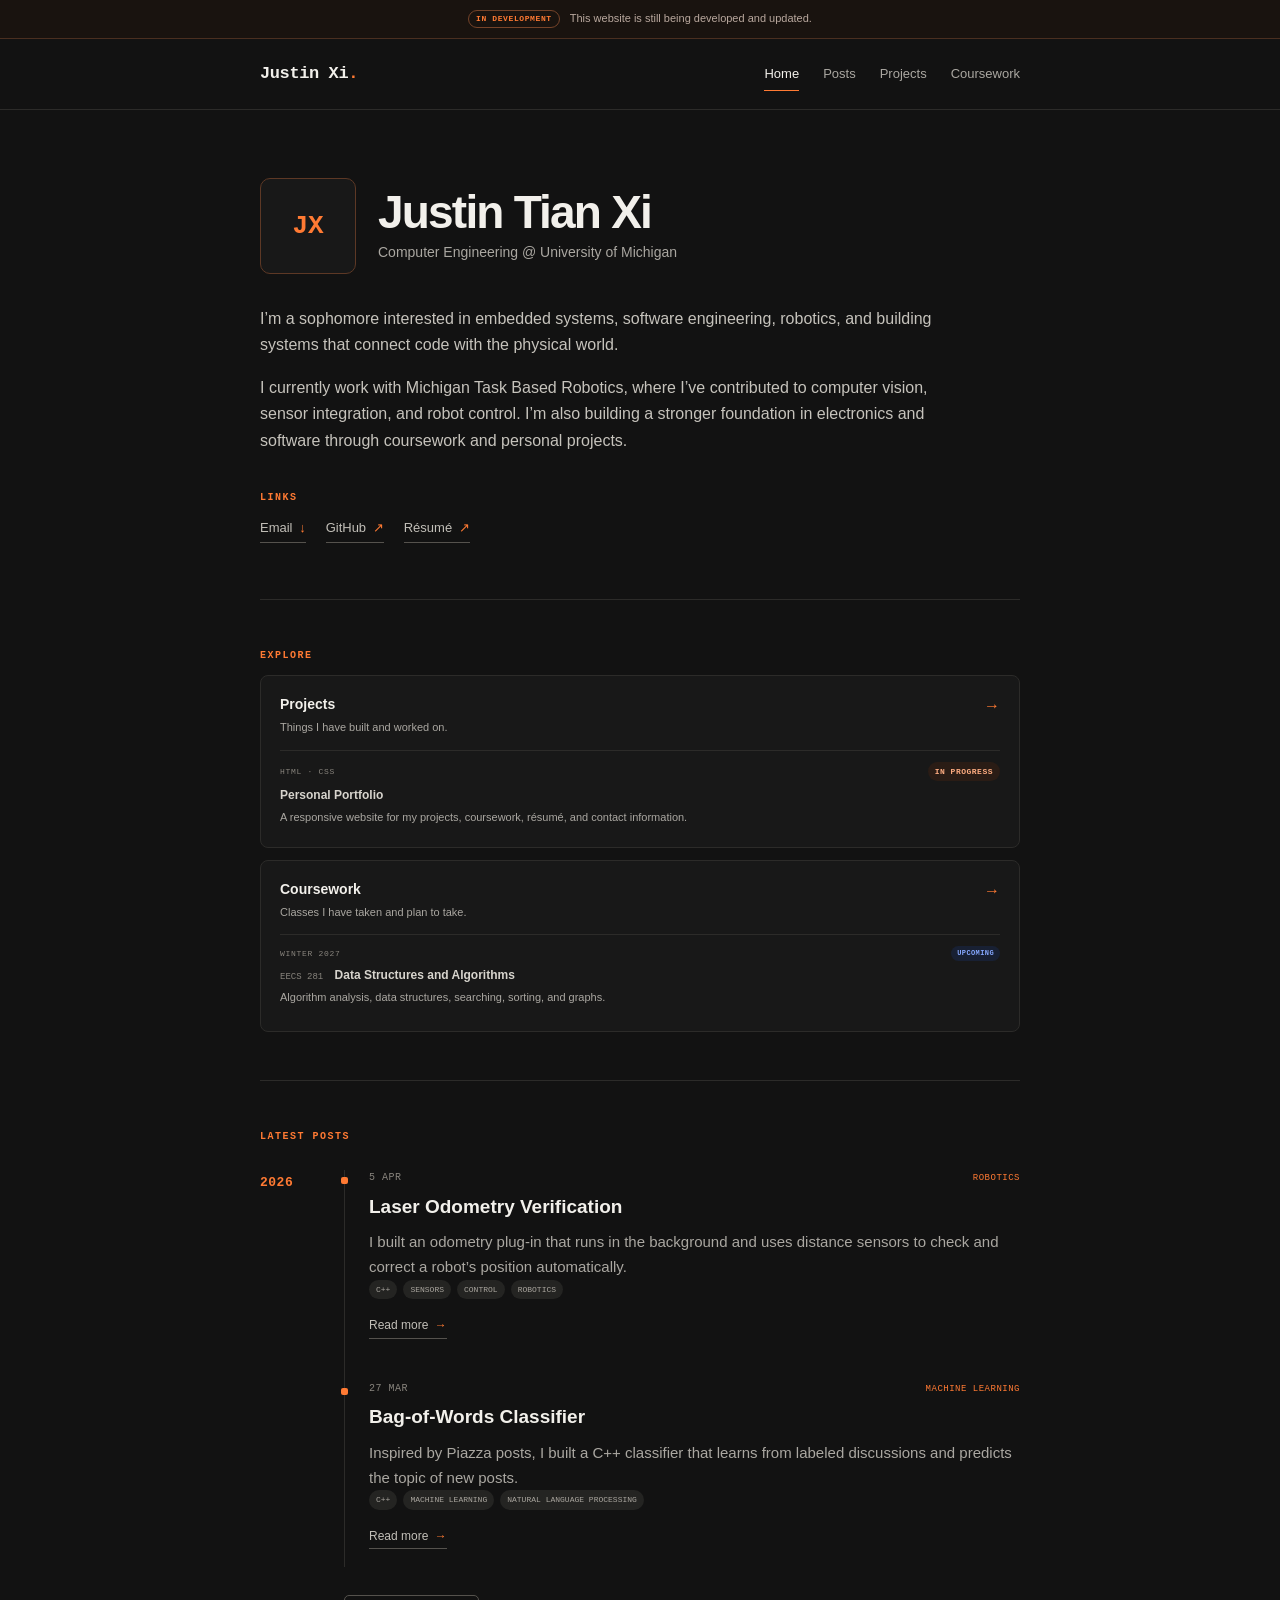
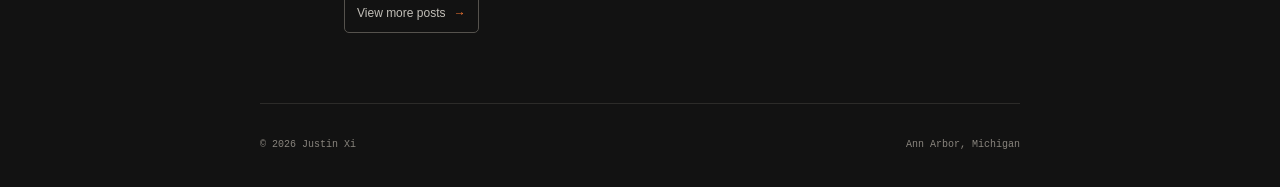
==== commit 8f0bb871: "puting the tag saying the website is still under developing" ====
--- a/index.html
+++ b/index.html
@@ -13,6 +13,13 @@
   <body>
     <a class="skip-link" href="#main">Skip to content</a>
 
+    <div class="site-notice" role="status">
+      <div class="site-notice-inner">
+        <span class="site-notice-tag">In development</span>
+        <p>This website is still being developed and updated.</p>
+      </div>
+    </div>
+
     <header class="site-header">
       <nav class="nav" aria-label="Main navigation">
         <a class="logo" href="index.html" aria-label="Justin Xi, home">Justin Xi<span>.</span></a>
--- a/styles.css
+++ b/styles.css
@@ -52,6 +52,42 @@
 
 .skip-link:focus { top: 12px; }
 
+.site-notice {
+  border-bottom: 1px solid #4a2f20;
+  background: #19130f;
+}
+
+.site-notice-inner {
+  width: min(calc(100% - 40px), var(--content-width));
+  min-height: 38px;
+  display: flex;
+  align-items: center;
+  justify-content: center;
+  gap: 10px;
+  margin-inline: auto;
+}
+
+.site-notice-tag {
+  flex: 0 0 auto;
+  padding: 2px 7px;
+  border: 1px solid #754329;
+  border-radius: 20px;
+  color: var(--orange);
+  font-family: var(--mono);
+  font-size: 8px;
+  font-weight: 700;
+  letter-spacing: 0.6px;
+  line-height: 1.5;
+  text-transform: uppercase;
+}
+
+.site-notice p {
+  margin: 0;
+  color: #b9a89e;
+  font-size: 11px;
+  line-height: 1.4;
+}
+
 .site-header {
   border-bottom: 1px solid var(--border);
   background: var(--background);
@@ -794,6 +830,8 @@
 .footer a:hover { color: var(--orange); }
 
 @media (max-width: 680px) {
+  .site-notice-inner { width: min(calc(100% - 30px), var(--content-width)); justify-content: flex-start; }
+  .site-notice p { font-size: 10px; }
   .nav,
   .page,
   .footer { width: min(calc(100% - 30px), var(--content-width)); }
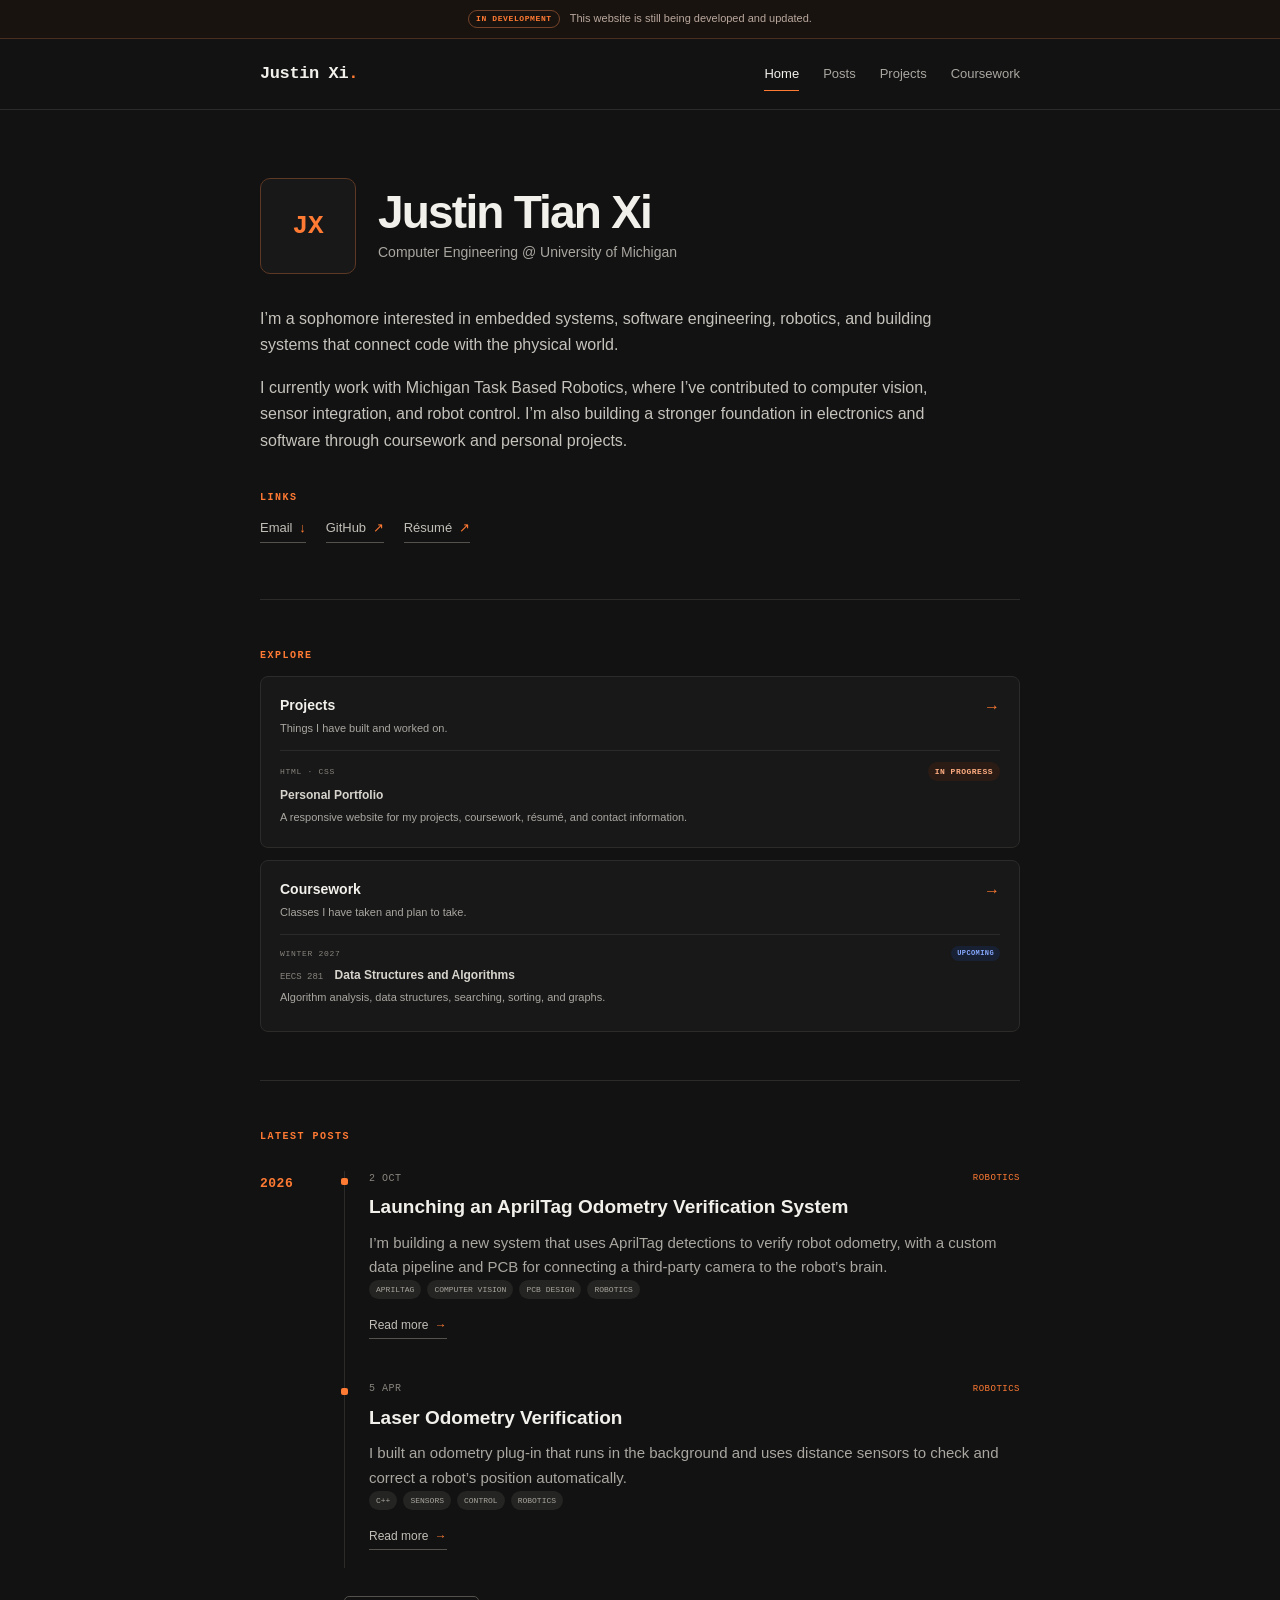
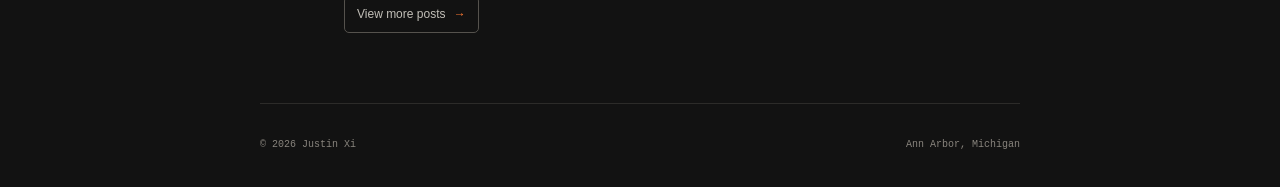
==== commit 94063203: "add a new post to the website for apriltag" ====
--- a/index.html
+++ b/index.html
@@ -202,6 +202,18 @@
             <h3 class="post-year-title" id="post-year-2026">2026</h3>
             <article class="post-timeline-entry">
               <div class="post-entry-topline">
+                <time class="post-date" datetime="2026-10-02">2 Oct</time>
+                <span class="post-category">Robotics</span>
+              </div>
+              <h4 class="post-entry-title">Launching an AprilTag Odometry Verification System</h4>
+              <p class="post-excerpt">
+                I’m building a new system that uses AprilTag detections to verify robot odometry, with a custom data pipeline and PCB for connecting a third-party camera to the robot’s brain.
+              </p>
+              <ul class="tags post-topics" aria-label="Topics"><li>AprilTag</li><li>Computer vision</li><li>PCB design</li><li>Robotics</li></ul>
+              <a class="post-read-more" href="posts/apriltag-odometry-verification-system.html" aria-label="Read more about the AprilTag Odometry Verification System">Read more <span aria-hidden="true">→</span></a>
+            </article>
+            <article class="post-timeline-entry">
+              <div class="post-entry-topline">
                 <time class="post-date" datetime="2026-04-05">5 Apr</time>
                 <span class="post-category">Robotics</span>
               </div>
@@ -212,18 +224,6 @@
               <ul class="tags post-topics" aria-label="Topics"><li>C++</li><li>Sensors</li><li>Control</li><li>Robotics</li></ul>
               <a class="post-read-more" href="posts/laser-odometry-verification-system.html" aria-label="Read more about Laser Odometry Verification">Read more <span aria-hidden="true">→</span></a>
             </article>
-            <article class="post-timeline-entry">
-              <div class="post-entry-topline">
-                <time class="post-date" datetime="2026-03-27">27 Mar</time>
-                <span class="post-category">Machine learning</span>
-              </div>
-              <h4 class="post-entry-title">Bag-of-Words Classifier</h4>
-              <p class="post-excerpt">
-                Inspired by Piazza posts, I built a C++ classifier that learns from labeled discussions and predicts the topic of new posts.
-              </p>
-              <ul class="tags post-topics" aria-label="Topics"><li>C++</li><li>Machine learning</li><li>Natural language processing</li></ul>
-              <a class="post-read-more" href="posts/bag-of-words-classifier.html" aria-label="Read more about the Bag-of-Words Classifier">Read more <span aria-hidden="true">→</span></a>
-            </article>
           </section>
         </div>
         <a class="posts-view-more" href="posts.html">View more posts <span aria-hidden="true">→</span></a>
--- a/styles.css
+++ b/styles.css
@@ -35,6 +35,20 @@
   -webkit-font-smoothing: antialiased;
 }
 
+.has-entrance-motion .entrance-item {
+  opacity: 0;
+  transform: translateY(calc(18px + var(--hover-lift, 0px))) scale(var(--hover-scale, 1));
+  transition:
+    opacity 580ms cubic-bezier(0.22, 1, 0.36, 1) var(--entrance-delay, 0ms),
+    transform 580ms cubic-bezier(0.22, 1, 0.36, 1) var(--entrance-delay, 0ms);
+  will-change: opacity, transform;
+}
+
+.has-entrance-motion .entrance-item.is-visible {
+  opacity: 1;
+  transform: translateY(var(--hover-lift, 0px)) scale(var(--hover-scale, 1));
+}
+
 ::selection { background: var(--orange); color: #17110d; }
 a { color: inherit; text-decoration: none; }
 a:focus-visible { outline: 2px solid var(--orange); outline-offset: 5px; }
@@ -475,9 +489,76 @@
 .article-body { max-width: 640px; margin: 36px 0; color: #c6c3bc; font-size: 16px; line-height: 1.85; }
 .article-body h2 { margin: 32px 0 10px; color: var(--text); font-size: 20px; font-weight: 600; line-height: 1.35; letter-spacing: -0.2px; }
 .article-body h2:first-child { margin-top: 0; }
+.article-body h3 { margin: 26px 0 8px; color: var(--text); font-size: 15px; font-weight: 600; line-height: 1.45; }
 .article-body p { margin-bottom: 18px; }
 .article-body p:last-child { margin-bottom: 0; }
 .article-body code { color: #d8b09b; font-family: var(--mono); font-size: 0.9em; }
+.article-body strong { color: var(--text); font-weight: 600; }
+.article-body var { font-family: Georgia, "Times New Roman", serif; }
+
+.article-lede {
+  color: #d5d2cb;
+  font-size: 18px;
+  line-height: 1.75;
+}
+
+.article-callout {
+  margin: 28px 0 34px;
+  padding: 18px 20px;
+  border: 1px solid #55331f;
+  border-left: 3px solid var(--orange);
+  border-radius: 0 7px 7px 0;
+  background: var(--orange-soft);
+}
+
+.article-callout-label {
+  margin-bottom: 6px !important;
+  color: var(--orange);
+  font-family: var(--mono);
+  font-size: 9px;
+  font-weight: 700;
+  letter-spacing: 1px;
+  line-height: 1.5;
+  text-transform: uppercase;
+}
+
+.article-callout p:last-child { color: #d7c2b6; font-size: 14px; line-height: 1.65; }
+
+.article-feature-list {
+  display: grid;
+  grid-template-columns: repeat(2, minmax(0, 1fr));
+  gap: 10px;
+  margin: 16px 0 36px;
+}
+
+.article-feature-list section {
+  padding: 17px 18px;
+  border: 1px solid var(--border);
+  border-radius: 7px;
+  background: var(--surface);
+}
+
+.article-feature-list h3 { margin: 0 0 7px; font-size: 13px; }
+.article-feature-list p { margin: 0; color: var(--muted); font-size: 13px; line-height: 1.65; }
+
+.equation-block {
+  display: grid;
+  gap: 12px;
+  margin: 24px 0 28px;
+  padding: 21px 24px;
+  border: 1px solid #353432;
+  border-radius: 7px;
+  background: #0d0d0d;
+  color: #e3e0d9;
+  font-family: Georgia, "Times New Roman", serif;
+  font-size: clamp(17px, 3.5vw, 22px);
+  line-height: 1.5;
+  text-align: center;
+  overflow-x: auto;
+}
+
+.equation-block span { white-space: nowrap; }
+.equation-block-single { padding-block: 18px; }
 
 .subpage { padding: 52px 0 76px; }
 
@@ -539,13 +620,43 @@
 .project-stack { display: grid; gap: 11px; }
 
 .project-item {
+  position: relative;
   padding: 20px 22px;
   border: 1px solid var(--border);
   border-radius: 8px;
   background: var(--surface);
-}
-
-.project-item.linked:hover { border-color: #704127; background: var(--surface-hover); }
+  transition:
+    border-color 360ms ease,
+    background-color 360ms ease,
+    box-shadow 360ms ease,
+    transform 220ms cubic-bezier(0.2, 0.8, 0.2, 1);
+}
+
+.has-entrance-motion .project-item.entrance-item.is-visible {
+  transition:
+    border-color 360ms ease,
+    background-color 360ms ease,
+    box-shadow 360ms ease,
+    transform 220ms cubic-bezier(0.2, 0.8, 0.2, 1);
+}
+
+.project-item:hover,
+.project-item:focus-within {
+  border-color: var(--orange);
+  background: var(--surface-hover);
+  box-shadow: 0 0 0 1px rgb(255 122 51 / 18%), 0 8px 22px rgb(0 0 0 / 30%), 0 0 18px rgb(255 122 51 / 12%);
+  --hover-lift: -2px;
+  --hover-scale: 1.012;
+  z-index: 1;
+  transform: translateY(var(--hover-lift)) scale(var(--hover-scale));
+}
+
+.project-item.has-details { cursor: pointer; }
+
+.project-item.has-details:focus-visible {
+  outline: 2px solid var(--orange);
+  outline-offset: 4px;
+}
 
 .project-topline {
   display: flex;
@@ -557,30 +668,6 @@
 
 .project-topline h3 { margin: 0; font-size: 15px; }
 .project-item > p { margin-bottom: 13px; color: var(--muted); font-size: 13px; }
-
-.project-item-footer {
-  display: flex;
-  align-items: center;
-  justify-content: space-between;
-  gap: 14px;
-}
-
-.project-detail-trigger {
-  flex: 0 0 auto;
-  padding: 2px 0 3px;
-  border: 0;
-  border-bottom: 1px solid #55524d;
-  background: transparent;
-  color: #c2bfb8;
-  font: inherit;
-  font-size: 11px;
-  cursor: pointer;
-}
-
-.project-detail-trigger span { display: inline-block; margin-left: 4px; color: var(--orange); transition: transform 140ms ease; }
-.project-detail-trigger:hover { border-color: var(--orange); color: var(--orange); }
-.project-detail-trigger:hover span { transform: translateX(3px); }
-.project-detail-trigger:focus-visible { outline: 2px solid var(--orange); outline-offset: 5px; }
 
 .status {
   flex: 0 0 auto;
@@ -861,11 +948,13 @@
   .article-header { margin-top: 26px; }
   .article-deck { font-size: 16px; }
   .article-body { font-size: 15px; }
+  .article-lede { font-size: 16px; }
+  .article-feature-list { grid-template-columns: 1fr; }
+  .equation-block { justify-content: start; text-align: left; }
   .subpage { padding: 40px 0 58px; }
   .plan-note { grid-template-columns: 1fr; gap: 5px; }
   .project-topline { align-items: flex-start; }
   .project-topline h3 { padding-top: 1px; }
-  .project-item-footer { align-items: flex-end; }
   .project-dialog-content { padding: 21px; }
   .project-dialog-header h2 { font-size: 19px; }
   .group-heading { display: block; }
@@ -883,8 +972,22 @@
 
 @media (prefers-reduced-motion: reduce) {
   html { scroll-behavior: auto; }
+  .has-entrance-motion .entrance-item {
+    opacity: 1;
+    transform: none;
+    transition: none;
+  }
   .explore-preview-item { transition: none; }
-  .project-detail-trigger span { transition: none; }
+  .project-item {
+    transform: none;
+    transition: none;
+  }
+  .project-item:hover,
+  .project-item:focus-within { transform: none; }
+  .has-entrance-motion .project-item.entrance-item.is-visible {
+    transform: none;
+    transition: none;
+  }
   .project-dialog:popover-open,
   .project-dialog:popover-open::backdrop { animation: none; }
 }
